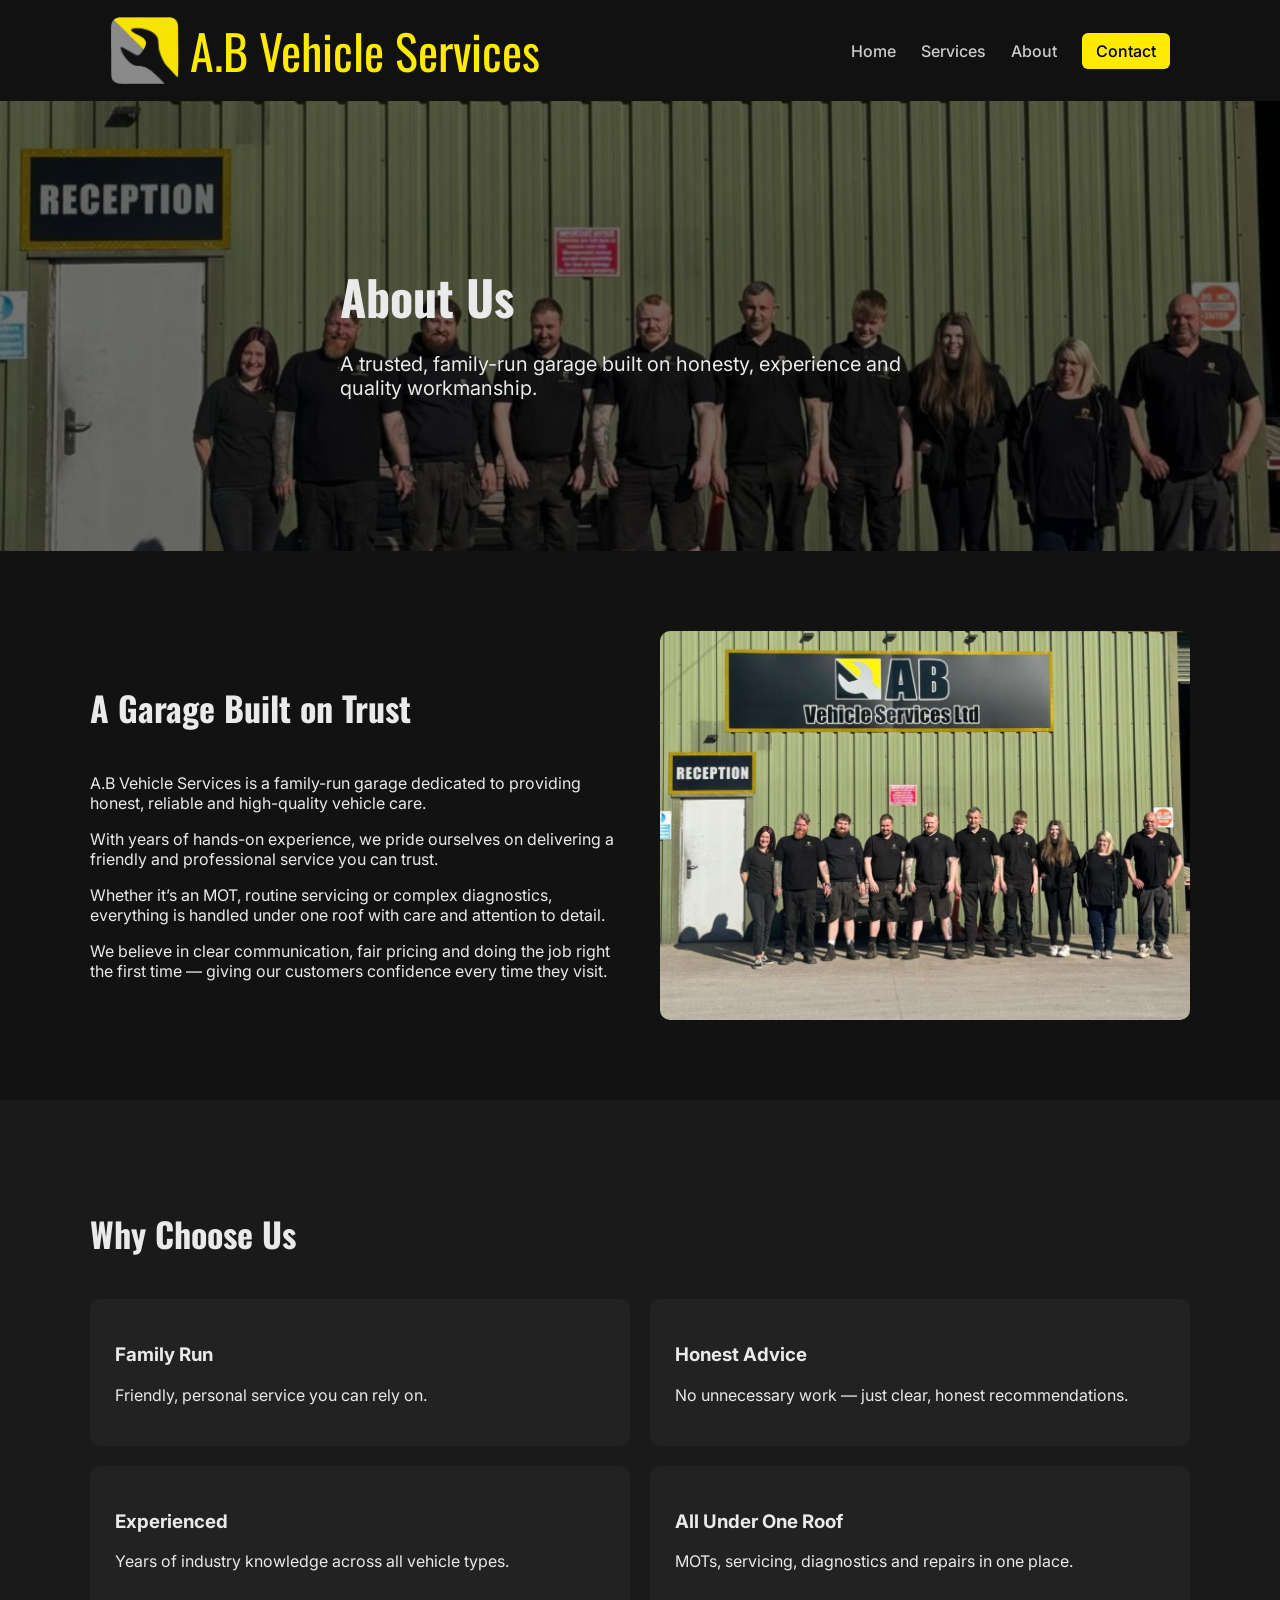
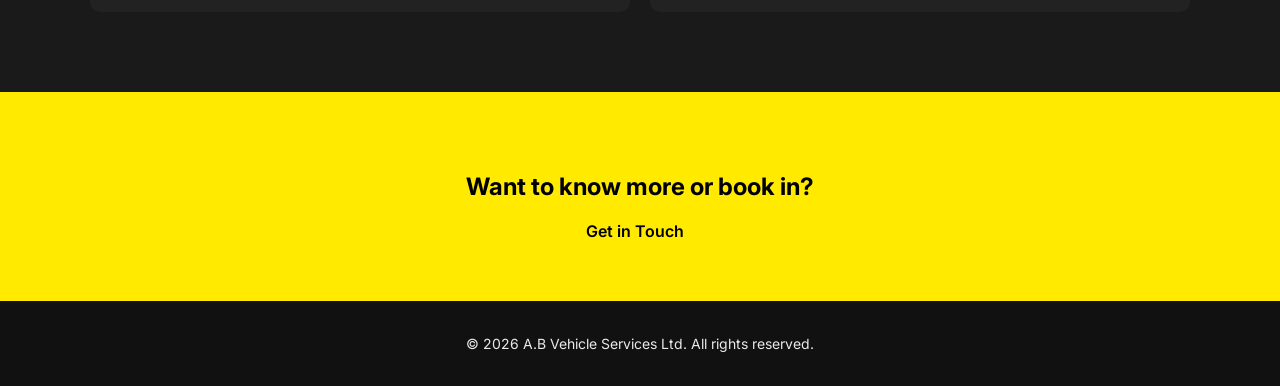
==== about.html @ 1c4757fe "Add files via upload" ====
<!DOCTYPE html>
<html lang="en">
<head>
    <meta charset="UTF-8">
    <title>About - A.B Vehicle Services</title>
    <meta name="viewport" content="width=device-width, initial-scale=1.0">

    <link rel="stylesheet" href="styles.css">

    <!-- Same fonts -->
    <link href="https://fonts.googleapis.com/css2?family=Oswald:wght@600&display=swap" rel="stylesheet">
    <link href="https://fonts.googleapis.com/css2?family=Inter:wght@400;500&display=swap" rel="stylesheet">
</head>

<body>

<header>
  <div class="nav-container">
    
    <div class="logo">
        <img src="ABlogo.png" alt="A.B Vehicle Services Logo" class="logo-img">
        <span class="logo-text">A.B Vehicle Services</span>
    </div>

    <div class="menu-toggle" id="menu-toggle">☰</div>

    <nav id="nav-menu">
      <a href="index.html">Home</a>
      <a href="services.html">Services</a>
      <a href="about.html">About</a>
      <a href="contact.html" class="nav-cta">Contact</a>
    </nav>
  </div>
</header>

<!-- HERO -->
<section class="hero small-hero">
  <div class="hero-bg about-bg"></div>

  <div class="hero-content fade-in">
    <h2>About Us</h2>
    <p>A trusted, family-run garage built on honesty, experience and quality workmanship.</p>
  </div>
</section>

<!-- MAIN CONTENT -->
<section class="section">
  <div class="container">

    <div class="grid-2">
      <div>
        <h2 class="section-title">A Garage Built on Trust</h2>

        <p>
          A.B Vehicle Services is a family-run garage dedicated to providing honest, reliable and high-quality vehicle care.
        </p>

        <p>
          With years of hands-on experience, we pride ourselves on delivering a friendly and professional service you can trust.
        </p>

        <p>
          Whether it’s an MOT, routine servicing or complex diagnostics, everything is handled under one roof with care and attention to detail.
        </p>

        <p>
          We believe in clear communication, fair pricing and doing the job right the first time — giving our customers confidence every time they visit.
        </p>
      </div>

      <img src="group.png" alt="Garage" class="rounded-img">
    </div>

  </div>
</section>

<!-- VALUES / HIGHLIGHTS -->
<section class="section alt">
  <div class="container">

    <h2 class="section-title">Why Choose Us</h2>

    <div class="services-grid">

      <div class="service-card fade-in">
        <h3>Family Run</h3>
        <p>Friendly, personal service you can rely on.</p>
      </div>

      <div class="service-card fade-in">
        <h3>Honest Advice</h3>
        <p>No unnecessary work — just clear, honest recommendations.</p>
      </div>

      <div class="service-card fade-in">
        <h3>Experienced</h3>
        <p>Years of industry knowledge across all vehicle types.</p>
      </div>

      <div class="service-card fade-in">
        <h3>All Under One Roof</h3>
        <p>MOTs, servicing, diagnostics and repairs in one place.</p>
      </div>

    </div>

  </div>
</section>

<!-- CTA -->
<section class="cta-strip">
  <h2>Want to know more or book in?</h2>
  <a href="contact.html" class="btn-primary">Get in Touch</a>
</section>

<footer>
  <p>© 2026 A.B Vehicle Services Ltd. All rights reserved.</p>
</footer>

<script>
  const toggle = document.getElementById("menu-toggle");
  const nav = document.getElementById("nav-menu");

  toggle.addEventListener("click", () => {
    nav.classList.toggle("active");
  });
</script>

</body>
</html>
---- styles.css ----
*{
  box-sizing: border-box;
}

body {
  margin: 0;
  font-family: 'Inter', sans-serif;
  background-color: #121212;
  color: #eaeaea;
}

/* HEADER */
header {
  width: 100%;
  background: rgba(18,18,18,0.9);
  backdrop-filter: blur(10px);
  position: sticky;
  top: 0;
  z-index: 1000;
  position: relative;
}

.nav-container {
  max-width: 1100px;
  margin: auto;
  padding: 15px 20px;
  display: flex;
  justify-content: space-between;
  align-items: center;
}

nav {
  display: flex;
  align-items: center;
}

.logo-text {
  font-family: 'Oswald', sans-serif;
  color: #ffea00;
}

nav a {
  margin-left: 25px;
  text-decoration: none;
  color: #ccc;
  font-weight: 500;
  position: relative;
}

nav a:hover {
  color: #fff;
}

.nav-cta {
  color: #000;
  background: #ffea00;
  padding: 8px 14px;
  border-radius: 6px;
}

/* HERO */
.hero {
  height: 90vh;
  background-size: cover;
  background-position: center;
  display: flex;
  align-items: center;
  position: relative;
}

.hero-bg {
  position: absolute;
  inset: 0;
  background:  url('AB_EXT.png');
  background-position: center;
  background-size: cover;
  background-repeat: no-repeat;
  z-index: 0;
}

.hero::before {
  content: "";
  position: absolute;
  inset: 0;
  background: rgba(0,0,0,0.55);
  z-index: 1;
}



.hero-content {
  position: relative;
  max-width: 1100px;
  margin: auto;
  padding: 20px;
  left: 0;
  right: 0;
  z-index: 2;
}

.hero h2 {
  font-size: 48px;
  font-family: 'Oswald', sans-serif;
  margin-bottom: 20px;
}

.hero p {
  font-size: 20px;
  max-width: 600px;
  margin-bottom: 30px;
}

/* BUTTONS */
.btn-primary {
  background: #ffea00;
  color: #000;
  padding: 14px 24px;
  border-radius: 8px;
  text-decoration: none;
  font-weight: 600;
  margin-right: 10px;
}

.btn-primary:hover {
  background: #fff200;
}

.btn-secondary {
  border: 1px solid #fff;
  padding: 14px 24px;
  border-radius: 8px;
  text-decoration: none;
  color: #fff;
}

.small {
  padding: 10px 18px;
}

/* SECTIONS */
.section {
  padding: 80px 20px;
}

.section.alt {
  background: #1a1a1a;
}

.container {
  max-width: 1100px;
  margin: auto;
}

.section-title {
  font-family: 'Oswald', sans-serif;
  font-size: 34px;
  margin-bottom: 40px;
}

/* GRID */
.grid-2 {
  display: grid;
  grid-template-columns: 1fr 1fr;
  gap: 40px;
  align-items: center;
}

.services-grid {
  display: grid;
  grid-template-columns: repeat(2, 1fr);
  gap: 20px;
}

/* CARDS */
.service-card {
  background: #222;
  padding: 25px;
  border-radius: 10px;
  transition: 0.3s;
}

.service-card:hover {
  transform: translateY(-5px);
}

/* IMAGES */
.rounded-img {
  width: 100%;
  border-radius: 10px;
}

/* CTA STRIP */
.cta-strip {
  text-align: center;
  padding: 60px 20px;
  background: #ffea00;
  color: #000;
}

.cta-strip h2 {
  margin-bottom: 20px;
}

/* FOOTER */
footer {
  text-align: center;
  padding: 20px;
  background: #111;
  font-size: 14px;
}

/* UTIL */
.center {
  text-align: center;
  margin-top: 40px;
}

/* Smaller hero for inner pages */
.small-hero {
  height: 50vh;
}

/* Services page background image */
.services-bg {
  background: url('AB_GAR.png');
  background-size: cover;
  background-position: center;
}

.card-header {
  display: flex;
  justify-content: space-between;
  align-items: center;
}

.mot-icon {
  width: 40px;
  height: auto;
}

/* About page background */
.about-bg {
  background: url('group.png');
  background-size: cover;
  background-position: center;
}

/* Contact page background */
.contact-bg {
  background: url('AB_OFF.png');
  background-size: cover;
  background-position: center;
}

/* Contact links */
.contact-link {
  color: #ffea00;
  text-decoration: none;
}

.contact-link:hover {
  color: #fff200;
}

/* Form styling */
.contact-form form {
  display: flex;
  flex-direction: column;
  gap: 15px;
}

.contact-form input,
.contact-form textarea {
  padding: 12px;
  border-radius: 6px;
  border: none;
  font-family: 'Inter', sans-serif;
}

.contact-form input:focus,
.contact-form textarea:focus {
  outline: 2px solid #ffea00;
}

/* Logo container */
.logo {
  display: flex;
  align-items: center;
  gap: 10px;
}

/* Logo image */
.logo-img {
  width: 70px;
  height: auto;
}

/* Keep your existing text style */
.logo-text {
  font-family: 'Oswald', sans-serif;
  color: #ffea00;
  margin: 0;
  font-size: 48px;
}

/* MOBILE */
@media (max-width: 768px) {

  .hero {
    display: flex;
    flex-direction: column;
    height: auto;
  }

  .hero-img-mobile {
    display: block;
    width: 100%;
    height: auto;
  }

  .hero-content {
    margin-top: 20px;
    position: relative;   /* IMPORTANT: kills absolute layout */
    top: auto;
    left: auto;
    transform: none;
    padding: 25px 20px;
    text-align: left;
  }

  .hero h2 {
    font-size: 28px;
    margin-bottom: 10px;
  }

  .hero p {
    font-size: 16px;
    margin-bottom: 20px;
  }

  .hero-buttons {
    margin-top: 25px;
    display: flex;
    flex-direction: column;
    gap: 10px;
  }

  .btn-primary,
  .btn-secondary {
    width: 100%;
    text-align: center;
  }
  .logo-text {
    font-size: 22px;
  }

  .logo-img {
    width: 50px;
  }
}

.fade-in {
  opacity: 0;
  transform: translateY(20px);
  animation: fadeUp 0.8s ease forwards;
}

@keyframes fadeUp {
  to {
    opacity: 1;
    transform: translateY(0);
  }
}


/* HAMBURGER */
.menu-toggle {
  display: none;
  font-size: 28px;
  cursor: pointer;
  color: #fff;
}

/* MOBILE NAV */
@media (max-width: 768px) {

  .menu-toggle {
    display: block;
  }

  nav {

    position: absolute;
    top: 100%;
    left: 0;
    width: 100%;
    background: #111;

    display: flex;
    flex-direction: column;
    text-align: center;
    padding: 15px 0;

    /* hidden state */
    opacity: 0;
    visibility: hidden;
    transform: translateY(-10px);
    pointer-events: none;

    transition: all 0.25s ease;
  }

  nav a {
    display: block;
    margin: 15px 0;
    font-size: 18px;
  }

  nav.active {
    opacity: 1;
    visibility: visible;
    transform: translateY(0);
    pointer-events: auto;
  }
}
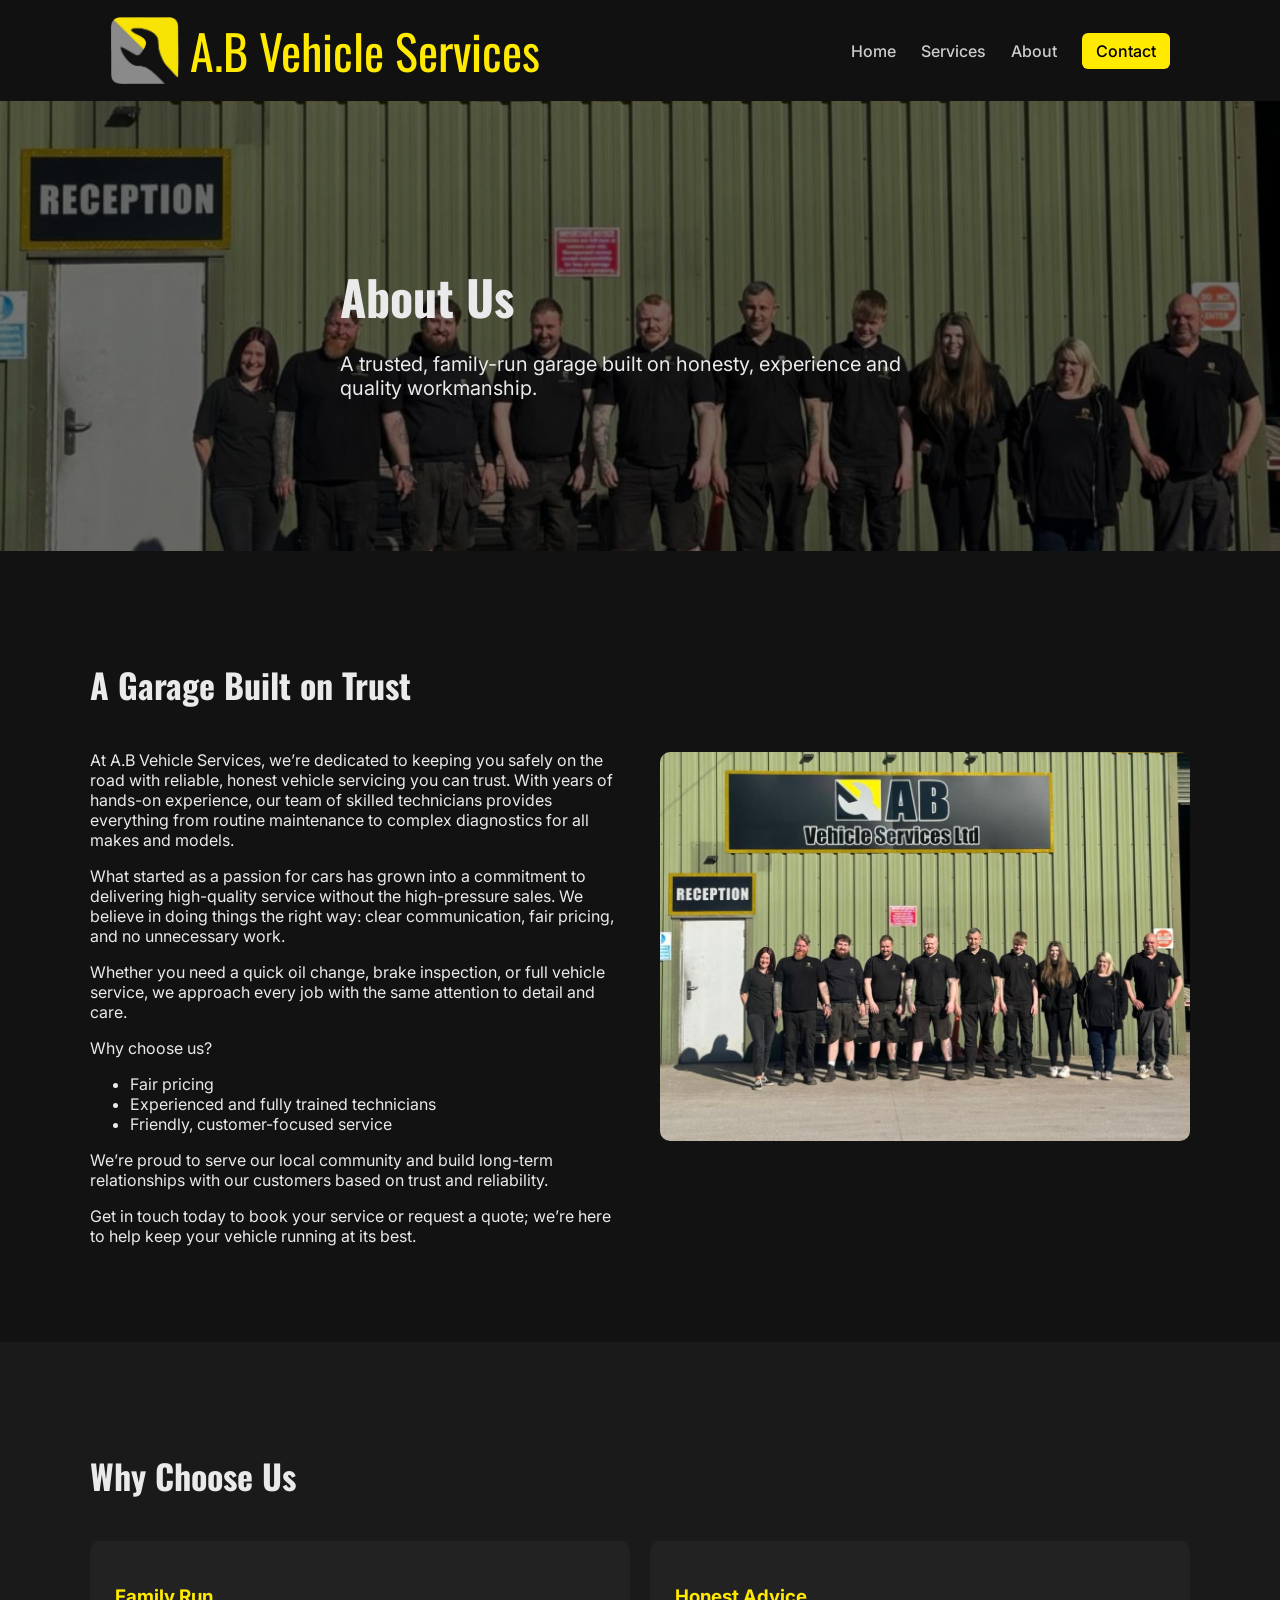
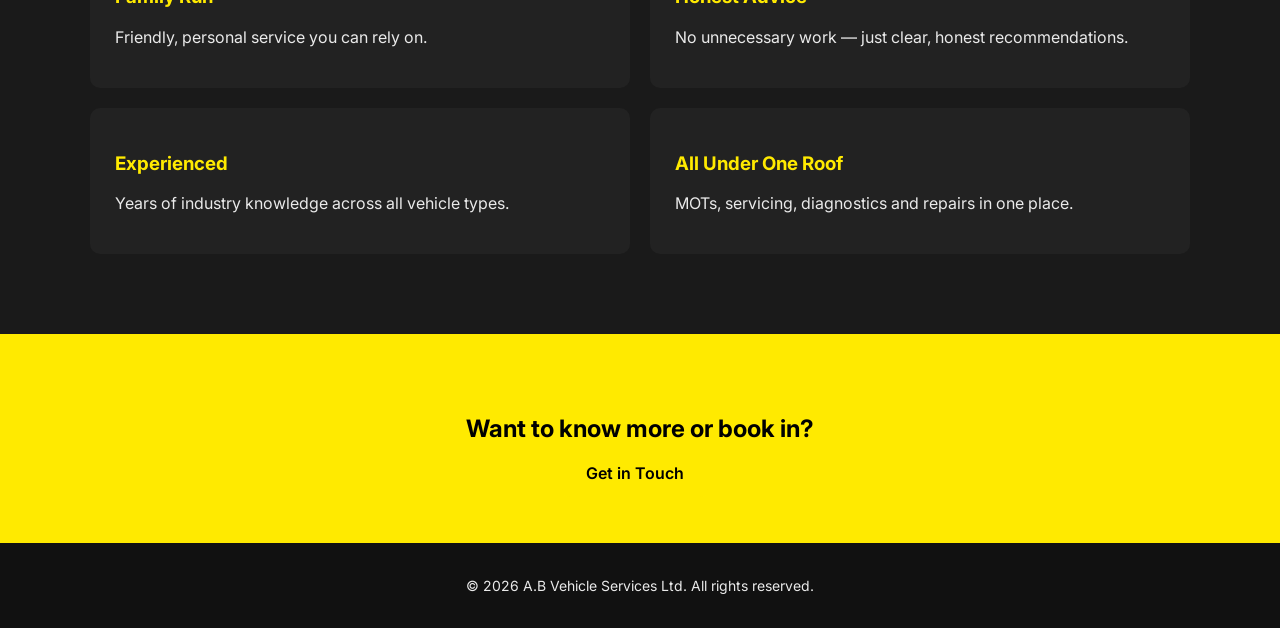
==== commit 69a837f7: "Add files via upload" ====
--- a/about.html
+++ b/about.html
@@ -52,19 +52,33 @@
         <h2 class="section-title">A Garage Built on Trust</h2>
 
         <p>
-          A.B Vehicle Services is a family-run garage dedicated to providing honest, reliable and high-quality vehicle care.
+          At A.B Vehicle Services, we’re dedicated to keeping you safely on the road with reliable, honest vehicle servicing you can trust. With years of hands-on experience, our team of skilled technicians provides everything from routine maintenance to complex diagnostics for all makes and models.
         </p>
 
         <p>
-          With years of hands-on experience, we pride ourselves on delivering a friendly and professional service you can trust.
+          What started as a passion for cars has grown into a commitment to delivering high-quality service without the high-pressure sales. We believe in doing things the right way: clear communication, fair pricing, and no unnecessary work.
         </p>
 
         <p>
-          Whether it’s an MOT, routine servicing or complex diagnostics, everything is handled under one roof with care and attention to detail.
+          Whether you need a quick oil change, brake inspection, or full vehicle service, we approach every job with the same attention to detail and care.
         </p>
 
         <p>
-          We believe in clear communication, fair pricing and doing the job right the first time — giving our customers confidence every time they visit.
+          Why choose us?
+        </p>
+
+        <ul>
+          <li>Fair pricing</li>
+          <li>Experienced and fully trained technicians</li>
+          <li>Friendly, customer-focused service</li>
+        </ul>
+
+        <p>
+          We’re proud to serve our local community and build long-term relationships with our customers based on trust and reliability.
+        </p>
+
+        <p>
+          Get in touch today to book your service or request a quote; we’re here to help keep your vehicle running at its best.
         </p>
       </div>
 
--- a/styles.css
+++ b/styles.css
@@ -110,6 +110,10 @@
   margin-bottom: 30px;
 }
 
+h3 {
+  color: #ffea00
+}
+
 /* BUTTONS */
 .btn-primary {
   background: #ffea00;
